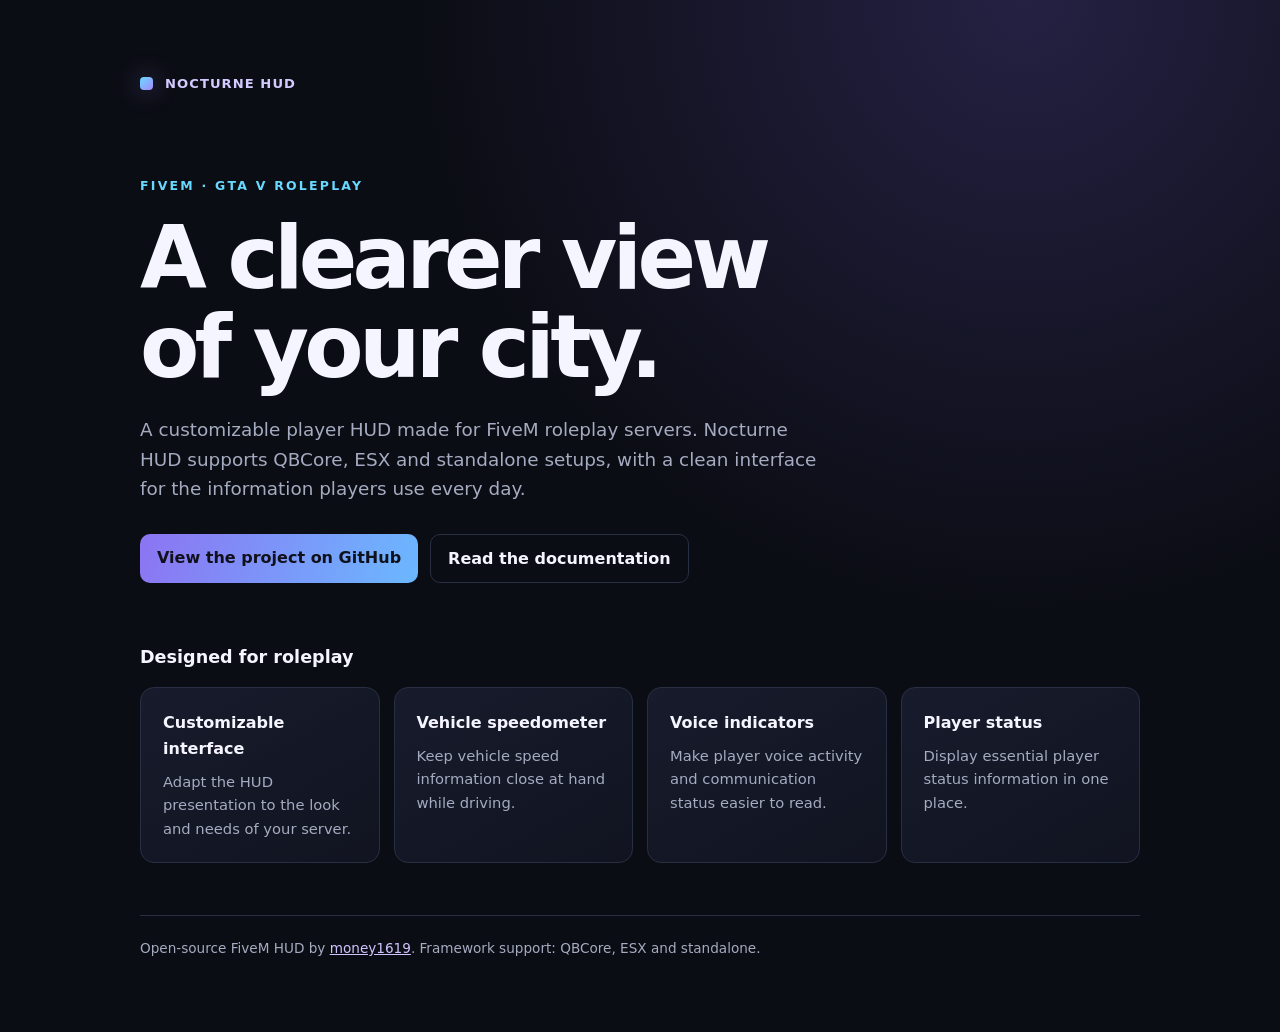
==== docs/index.html @ 3690982a "Add Nocturne HUD Pages landing page" ====
<!doctype html>
<html lang="en">
<head>
  <meta charset="utf-8">
  <meta name="viewport" content="width=device-width, initial-scale=1">
  <meta name="google-site-verification" content="U8lhkz4eGPi38x9gwBY6O3d6TojdXmYCb5hM5dS5BNk">
  <meta name="description" content="Nocturne HUD is a customizable FiveM HUD for GTA V roleplay, with QBCore, ESX and standalone support.">
  <meta name="theme-color" content="#11131d">
  <title>Nocturne HUD — FiveM HUD for GTA V RP</title>
  <style>
    :root{color-scheme:dark;--bg:#0b0d14;--panel:#141827;--line:#292f43;--text:#f4f5ff;--muted:#a5abc0;--accent:#a58bff;--cyan:#69d8ff}
    *{box-sizing:border-box}body{margin:0;background:radial-gradient(ellipse at 80% 0%,#242143 0,transparent 42%),var(--bg);color:var(--text);font:16px/1.6 Inter,ui-sans-serif,system-ui,-apple-system,"Segoe UI",sans-serif}
    main{width:min(100% - 36px,1000px);margin:0 auto;padding:72px 0}.brand{display:inline-flex;align-items:center;gap:12px;font-weight:700;letter-spacing:.08em;text-transform:uppercase;font-size:.82rem;color:#d3caff}.mark{width:13px;height:13px;border-radius:4px;background:linear-gradient(135deg,var(--cyan),var(--accent));box-shadow:0 0 24px #a58bff77}
    .hero{padding:78px 0 60px}.eyebrow{color:var(--cyan);font-size:.78rem;font-weight:700;letter-spacing:.18em;text-transform:uppercase}h1{font-size:clamp(2.7rem,8vw,5.4rem);line-height:1.04;letter-spacing:-.055em;margin:18px 0 22px}.hero p{max-width:690px;color:var(--muted);font-size:1.15rem}
    .actions{display:flex;gap:12px;flex-wrap:wrap;margin-top:30px}.button{display:inline-flex;padding:11px 17px;border:1px solid var(--line);border-radius:10px;color:var(--text);text-decoration:none;font-weight:650}.button.primary{background:linear-gradient(110deg,#8c74f2,#6bb8ff);border:0;color:#10111b}
    .grid{display:grid;grid-template-columns:repeat(auto-fit,minmax(210px,1fr));gap:14px;margin:16px 0 52px}.card{background:linear-gradient(150deg,#171b2c,#111420);border:1px solid var(--line);border-radius:14px;padding:22px}.card h2{font-size:1rem;margin:0 0 8px}.card p{color:var(--muted);font-size:.92rem;margin:0}.section-title{font-size:1.1rem;margin:0 0 14px}footer{border-top:1px solid var(--line);padding-top:22px;color:var(--muted);font-size:.85rem}
    @media(max-width:600px){main{padding-top:34px}.hero{padding:58px 0 38px}}
  </style>
</head>
<body>
  <main>
    <div class="brand"><span class="mark"></span>Nocturne HUD</div>
    <section class="hero">
      <div class="eyebrow">FiveM · GTA V roleplay</div>
      <h1>A clearer view<br>of your city.</h1>
      <p>A customizable player HUD made for FiveM roleplay servers. Nocturne HUD supports QBCore, ESX and standalone setups, with a clean interface for the information players use every day.</p>
      <div class="actions">
        <a class="button primary" href="https://github.com/money1619/nocturne_hud">View the project on GitHub</a>
        <a class="button" href="https://github.com/money1619/nocturne_hud#readme">Read the documentation</a>
      </div>
    </section>
    <h2 class="section-title">Designed for roleplay</h2>
    <section class="grid" aria-label="Features">
      <article class="card"><h2>Customizable interface</h2><p>Adapt the HUD presentation to the look and needs of your server.</p></article>
      <article class="card"><h2>Vehicle speedometer</h2><p>Keep vehicle speed information close at hand while driving.</p></article>
      <article class="card"><h2>Voice indicators</h2><p>Make player voice activity and communication status easier to read.</p></article>
      <article class="card"><h2>Player status</h2><p>Display essential player status information in one place.</p></article>
    </section>
    <footer>Open-source FiveM HUD by <a href="https://github.com/money1619" style="color:#cfc4ff">money1619</a>. Framework support: QBCore, ESX and standalone.</footer>
  </main>
</body>
</html>
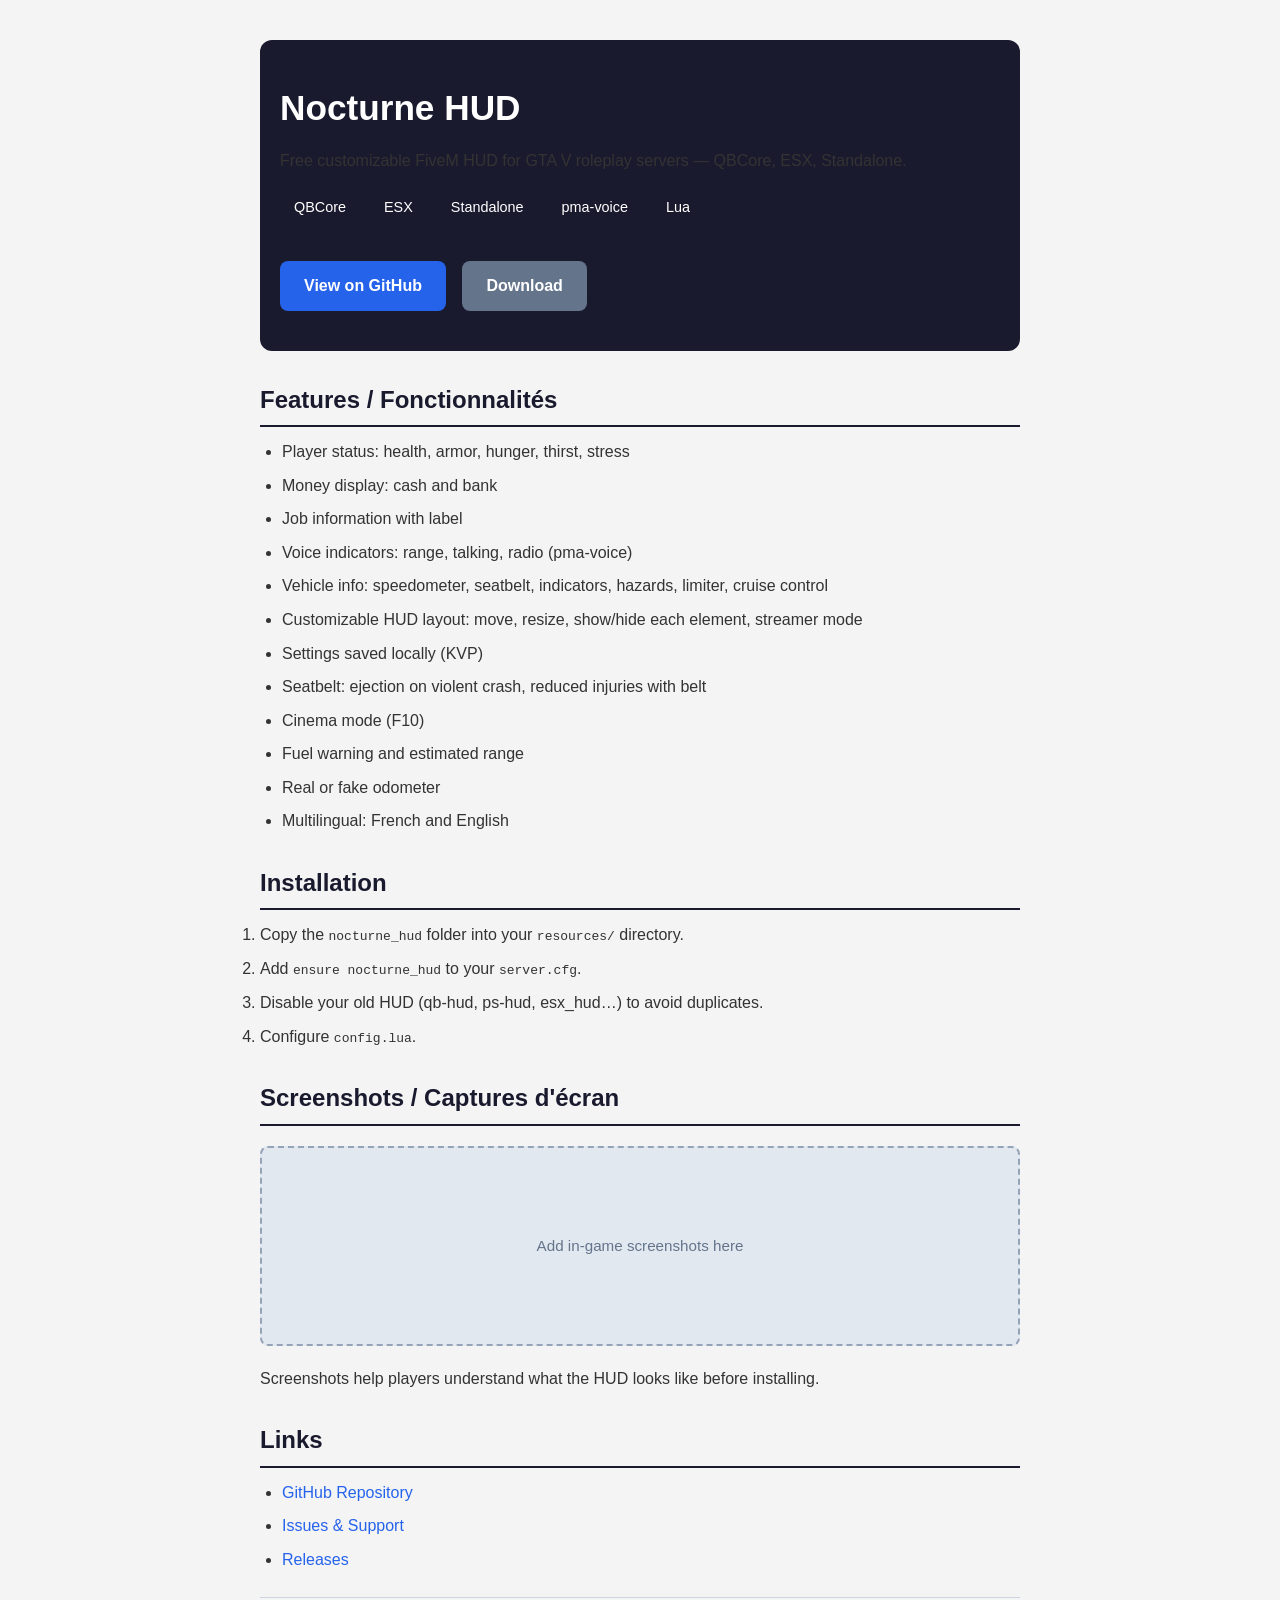
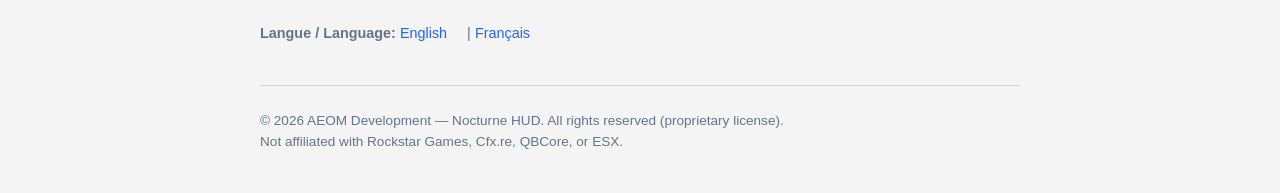
==== commit 2407a458: "nocturne_hud 1.8.0 : licence AEOM, compteur km integre, version du serveur Licence AEOM Development " ====
--- a/docs/index.html
+++ b/docs/index.html
@@ -1,42 +1,121 @@
-<!doctype html>
-<html lang="en">
+<!DOCTYPE html>
+<html lang="fr">
 <head>
-  <meta charset="utf-8">
-  <meta name="viewport" content="width=device-width, initial-scale=1">
-  <meta name="google-site-verification" content="U8lhkz4eGPi38x9gwBY6O3d6TojdXmYCb5hM5dS5BNk">
-  <meta name="description" content="Nocturne HUD is a customizable FiveM HUD for GTA V roleplay, with QBCore, ESX and standalone support.">
-  <meta name="theme-color" content="#11131d">
-  <title>Nocturne HUD — FiveM HUD for GTA V RP</title>
+  <meta charset="UTF-8">
+  <meta name="viewport" content="width=device-width, initial-scale=1.0">
+  <title>Nocturne HUD — Custom FiveM HUD for GTA V Roleplay</title>
+
+  <meta name="description" content="Nocturne HUD is a free customizable FiveM HUD for GTA V roleplay servers. Supports QBCore, ESX and Standalone. Player status, money, job, voice indicators, speedometer, seatbelt, vehicle info. Open source on GitHub.">
+  <meta name="keywords" content="FiveM HUD, fivem hud, gta v hud, gta5 hud, qbcore hud, esx hud, custom hud fivem, fiveM custom hud, gta roleplay hud, fivem status hud, fivem speedometer, fivem voice hud, nocturne hud, fivem lua, fivem resource, gta v roleplay">
+
+  <meta name="author" content="money1619">
+  <meta name="robots" content="index, follow">
+
+  <link rel="canonical" href="https://money1619.github.io/nocturne_hud/">
+  <link rel="icon" href="data:image/svg+xml,%3Csvg xmlns='http://www.w3.org/2000/svg' viewBox='0 0 100 100'%3E%3Ctext y='.9em' font-size='90'%3E🌙%3C/text%3E%3C/svg%3E">
+
+  <meta property="og:title" content="Nocturne HUD — Custom FiveM HUD for GTA V Roleplay">
+  <meta property="og:description" content="Free customizable FiveM HUD for GTA V roleplay servers. QBCore, ESX, Standalone support.">
+  <meta property="og:type" content="website">
+  <meta property="og:url" content="https://money1619.github.io/nocturne_hud/">
+  <meta property="og:site_name" content="Nocturne HUD">
+
+  <meta property="twitter:card" content="summary">
+  <meta property="twitter:title" content="Nocturne HUD — Custom FiveM HUD for GTA V Roleplay">
+  <meta property="twitter:description" content="Free customizable FiveM HUD for GTA V roleplay servers. QBCore, ESX, Standalone support.">
+
   <style>
-    :root{color-scheme:dark;--bg:#0b0d14;--panel:#141827;--line:#292f43;--text:#f4f5ff;--muted:#a5abc0;--accent:#a58bff;--cyan:#69d8ff}
-    *{box-sizing:border-box}body{margin:0;background:radial-gradient(ellipse at 80% 0%,#242143 0,transparent 42%),var(--bg);color:var(--text);font:16px/1.6 Inter,ui-sans-serif,system-ui,-apple-system,"Segoe UI",sans-serif}
-    main{width:min(100% - 36px,1000px);margin:0 auto;padding:72px 0}.brand{display:inline-flex;align-items:center;gap:12px;font-weight:700;letter-spacing:.08em;text-transform:uppercase;font-size:.82rem;color:#d3caff}.mark{width:13px;height:13px;border-radius:4px;background:linear-gradient(135deg,var(--cyan),var(--accent));box-shadow:0 0 24px #a58bff77}
-    .hero{padding:78px 0 60px}.eyebrow{color:var(--cyan);font-size:.78rem;font-weight:700;letter-spacing:.18em;text-transform:uppercase}h1{font-size:clamp(2.7rem,8vw,5.4rem);line-height:1.04;letter-spacing:-.055em;margin:18px 0 22px}.hero p{max-width:690px;color:var(--muted);font-size:1.15rem}
-    .actions{display:flex;gap:12px;flex-wrap:wrap;margin-top:30px}.button{display:inline-flex;padding:11px 17px;border:1px solid var(--line);border-radius:10px;color:var(--text);text-decoration:none;font-weight:650}.button.primary{background:linear-gradient(110deg,#8c74f2,#6bb8ff);border:0;color:#10111b}
-    .grid{display:grid;grid-template-columns:repeat(auto-fit,minmax(210px,1fr));gap:14px;margin:16px 0 52px}.card{background:linear-gradient(150deg,#171b2c,#111420);border:1px solid var(--line);border-radius:14px;padding:22px}.card h2{font-size:1rem;margin:0 0 8px}.card p{color:var(--muted);font-size:.92rem;margin:0}.section-title{font-size:1.1rem;margin:0 0 14px}footer{border-top:1px solid var(--line);padding-top:22px;color:var(--muted);font-size:.85rem}
-    @media(max-width:600px){main{padding-top:34px}.hero{padding:58px 0 38px}}
+    * { box-sizing: border-box; margin: 0; padding: 0; }
+    body { font-family: -apple-system, BlinkMacSystemFont, 'Segoe UI', Roboto, Helvetica, Arial, sans-serif; line-height: 1.6; color: #1a1a2e; background: #f4f4f5; }
+    .container { max-width: 800px; margin: 0 auto; padding: 40px 20px; }
+    header { background: #1a1a2e; color: #fff; padding: 40px 20px; border-radius: 12px; margin-bottom: 30px; }
+    h1 { font-size: 2.2rem; margin-bottom: 12px; }
+    h2 { font-size: 1.5rem; margin-top: 30px; margin-bottom: 12px; color: #1a1a2e; border-bottom: 2px solid #1a1a2e; padding-bottom: 6px; }
+    p { margin-bottom: 16px; color: #333; }
+    .badge { display: inline-block; background: #e2e8f0; color: #334155; padding: 4px 10px; border-radius: 6px; font-size: 0.85rem; margin-right: 8px; margin-bottom: 8px; }
+    .frameworks { display: flex; gap: 10px; flex-wrap: wrap; margin-bottom: 24px; }
+    .framework { background: #1a1a2e; color: #fff; padding: 6px 14px; border-radius: 6px; font-size: 0.9rem; }
+    a { color: #2563eb; text-decoration: none; }
+    a:hover { text-decoration: underline; }
+    .btn { display: inline-block; background: #2563eb; color: #fff; padding: 12px 24px; border-radius: 8px; text-decoration: none; font-weight: 600; margin-top: 12px; }
+    .btn:hover { background: #1d4ed8; }
+    ul { margin-bottom: 16px; padding-left: 22px; }
+    li { margin-bottom: 8px; color: #333; }
+    .lang { margin-top: 24px; padding-top: 24px; border-top: 1px solid #cbd5e1; font-size: 0.9rem; color: #64748b; }
+    .lang a { margin-right: 16px; }
+    .screenshot-placeholder { background: #e2e8f0; border: 2px dashed #94a3b8; border-radius: 8px; height: 200px; display: flex; align-items: center; justify-content: center; color: #64748b; margin: 20px 0; font-size: 0.95rem; }
+    footer { margin-top: 40px; padding-top: 24px; border-top: 1px solid #cbd5e1; color: #64748b; font-size: 0.85rem; }
   </style>
 </head>
 <body>
-  <main>
-    <div class="brand"><span class="mark"></span>Nocturne HUD</div>
-    <section class="hero">
-      <div class="eyebrow">FiveM · GTA V roleplay</div>
-      <h1>A clearer view<br>of your city.</h1>
-      <p>A customizable player HUD made for FiveM roleplay servers. Nocturne HUD supports QBCore, ESX and standalone setups, with a clean interface for the information players use every day.</p>
-      <div class="actions">
-        <a class="button primary" href="https://github.com/money1619/nocturne_hud">View the project on GitHub</a>
-        <a class="button" href="https://github.com/money1619/nocturne_hud#readme">Read the documentation</a>
+  <div class="container">
+    <header>
+      <h1>Nocturne HUD</h1>
+      <p>Free customizable FiveM HUD for GTA V roleplay servers — QBCore, ESX, Standalone.</p>
+      <div class="frameworks">
+        <span class="framework">QBCore</span>
+        <span class="framework">ESX</span>
+        <span class="framework">Standalone</span>
+        <span class="framework">pma-voice</span>
+        <span class="framework">Lua</span>
       </div>
+      <a href="https://github.com/money1619/nocturne_hud" class="btn">View on GitHub</a>
+      <a href="https://github.com/money1619/nocturne_hud/releases" class="btn" style="margin-left:12px;background:#64748b;">Download</a>
+    </header>
+
+    <section>
+      <h2>Features / Fonctionnalités</h2>
+      <ul>
+        <li>Player status: health, armor, hunger, thirst, stress</li>
+        <li>Money display: cash and bank</li>
+        <li>Job information with label</li>
+        <li>Voice indicators: range, talking, radio (pma-voice)</li>
+        <li>Vehicle info: speedometer, seatbelt, indicators, hazards, limiter, cruise control</li>
+        <li>Customizable HUD layout: move, resize, show/hide each element, streamer mode</li>
+        <li>Settings saved locally (KVP)</li>
+        <li>Seatbelt: ejection on violent crash, reduced injuries with belt</li>
+        <li>Cinema mode (F10)</li>
+        <li>Fuel warning and estimated range</li>
+        <li>Real or fake odometer</li>
+        <li>Multilingual: French and English</li>
+      </ul>
     </section>
-    <h2 class="section-title">Designed for roleplay</h2>
-    <section class="grid" aria-label="Features">
-      <article class="card"><h2>Customizable interface</h2><p>Adapt the HUD presentation to the look and needs of your server.</p></article>
-      <article class="card"><h2>Vehicle speedometer</h2><p>Keep vehicle speed information close at hand while driving.</p></article>
-      <article class="card"><h2>Voice indicators</h2><p>Make player voice activity and communication status easier to read.</p></article>
-      <article class="card"><h2>Player status</h2><p>Display essential player status information in one place.</p></article>
+
+    <section>
+      <h2>Installation</h2>
+      <ol>
+        <li>Copy the <code>nocturne_hud</code> folder into your <code>resources/</code> directory.</li>
+        <li>Add <code>ensure nocturne_hud</code> to your <code>server.cfg</code>.</li>
+        <li>Disable your old HUD (qb-hud, ps-hud, esx_hud…) to avoid duplicates.</li>
+        <li>Configure <code>config.lua</code>.</li>
+      </ol>
     </section>
-    <footer>Open-source FiveM HUD by <a href="https://github.com/money1619" style="color:#cfc4ff">money1619</a>. Framework support: QBCore, ESX and standalone.</footer>
-  </main>
+
+    <section>
+      <h2>Screenshots / Captures d'écran</h2>
+      <div class="screenshot-placeholder">Add in-game screenshots here</div>
+      <p>Screenshots help players understand what the HUD looks like before installing.</p>
+    </section>
+
+    <section>
+      <h2>Links</h2>
+      <ul>
+        <li><a href="https://github.com/money1619/nocturne_hud">GitHub Repository</a></li>
+        <li><a href="https://github.com/money1619/nocturne_hud/issues">Issues & Support</a></li>
+        <li><a href="https://github.com/money1619/nocturne_hud/releases">Releases</a></li>
+      </ul>
+    </section>
+
+    <div class="lang">
+      <strong>Langue / Language:</strong>
+      <a href="https://github.com/money1619/nocturne_hud#readme">English</a> |
+      <a href="https://github.com/money1619/nocturne_hud#readme">Français</a>
+    </div>
+
+    <footer>
+      &copy; 2026 AEOM Development — Nocturne HUD. All rights reserved (proprietary license).<br>
+      Not affiliated with Rockstar Games, Cfx.re, QBCore, or ESX.
+    </footer>
+  </div>
 </body>
 </html>
